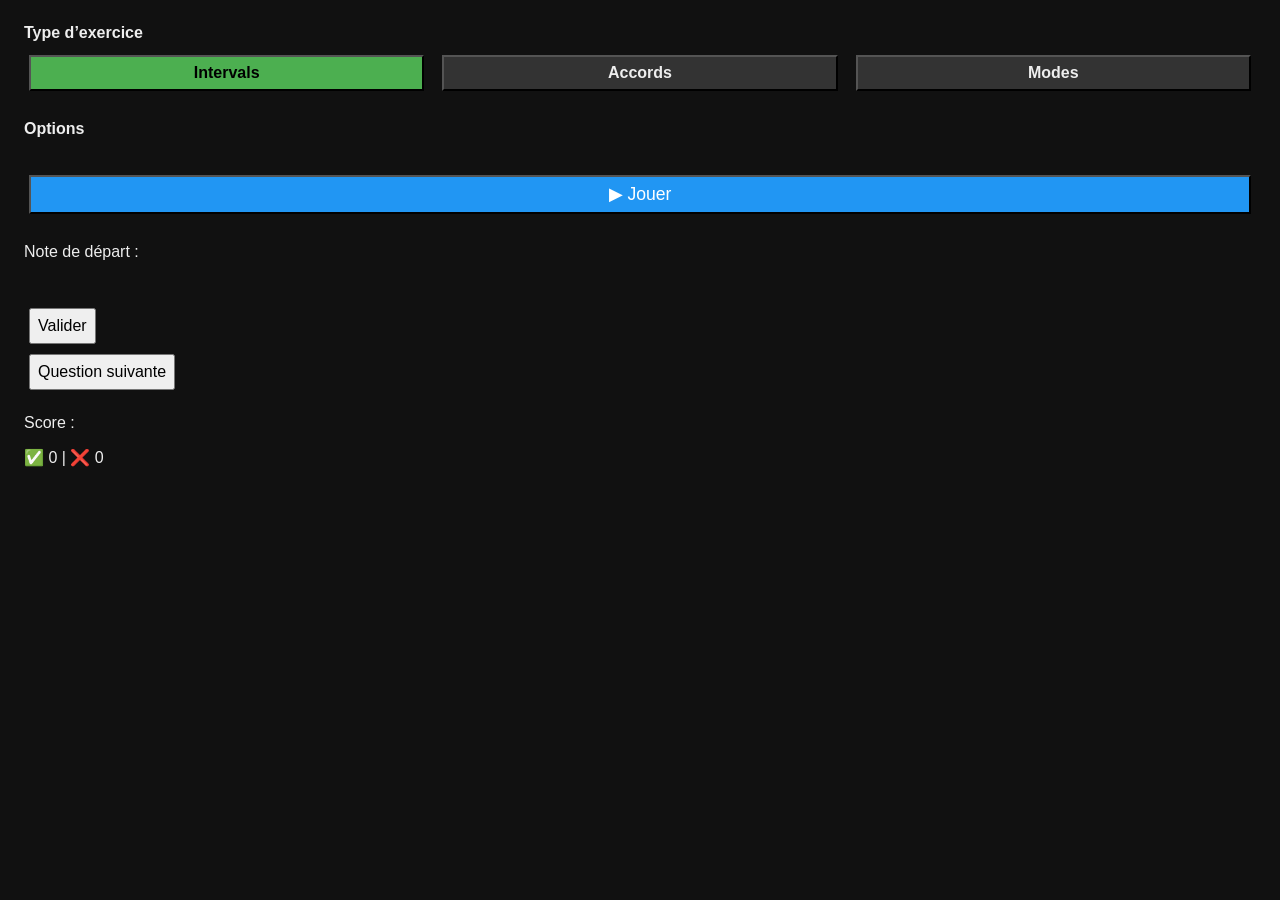
==== index.html @ 1fcb283b "setup exercices types and options" ====
<!doctype html>
<html lang="fr">
  <head>
    <meta charset="UTF-8" />
    <meta name="viewport" content="width=device-width, initial-scale=1.0" />
    <title>Interval Quiz</title>
    <link rel="stylesheet" href="styles.css" />
  </head>

  <body>
    <div class="container">
      <!-- Type d'exercice -->
      <div class="section">
        <label>Type d’exercice</label>
        <div class="switch-group" id="exercise-type">
          <button class="type-btn active" data-type="interval">
            Intervals
          </button>
          <button class="type-btn" data-type="chords">Accords</button>
          <button class="type-btn" data-type="mode">Modes</button>
        </div>
      </div>

      <!-- Options (intervals/accords/modes) -->
      <div class="section">
        <label>Options</label>
        <div class="switch-group grid" id="exercise-options">
          <!-- boutons générés dynamiquement -->
        </div>
      </div>

      <!-- ACTIONS -->
      <div class="section actions">
        <button id="start-stop">▶ Jouer</button>
      </div>

      <div class="section">
        <p>Note de départ : <span id="starting-note"></span></p>
      </div>

      <br />
      <div class="container" id="btn-validate">
        <button onclick="validate()">Valider</button>
      </div>
      <div class="container" id="btn-nextQuestion">
        <button onclick="nextQuestion()">Question suivante</button>
      </div>

      <h3 id="result"></h3>

      <p>Score :</p>
      <p>✅ <span id="correct">0</span> | ❌ <span id="wrong">0</span></p>
    </div>

    <script src="Tone.js"></script>
    <script type="module" src="script.js"></script>
  </body>
</html>
---- styles.css ----
body {
  font-family: sans-serif;
  padding: 1rem;
  background: #111;
  color: #eee;
}

button {
  margin: 5px;
  padding: 7px;
  font-size: 16px;
}

label {
  display: block;
  margin-bottom: 0.5rem;
  font-weight: bold;
}

.actions {
  display: flex;
  gap: 1rem;
}

.actions button {
  flex: 1;
  font-size: 1.1rem;
  background: #2196f3;
  color: #fff;
}

.section {
  margin-bottom: 1.5rem;
}

.group-label {
  display: block;
  margin-bottom: 0.5rem;
  font-weight: bold;
}

.switch-group {
  display: flex;
  gap: 0.5rem;
  flex-wrap: wrap;
}

.switch-group button {
  flex: 1;
  background: #333;
  color: #eee;
  font-weight: 600;
}

.switch-group button.active {
  background: #4caf50;
  color: #000;
}

#exercise-type {
  display: flex;
  justify-content: center;
  gap: 8px;
  margin-bottom: 12px;
}
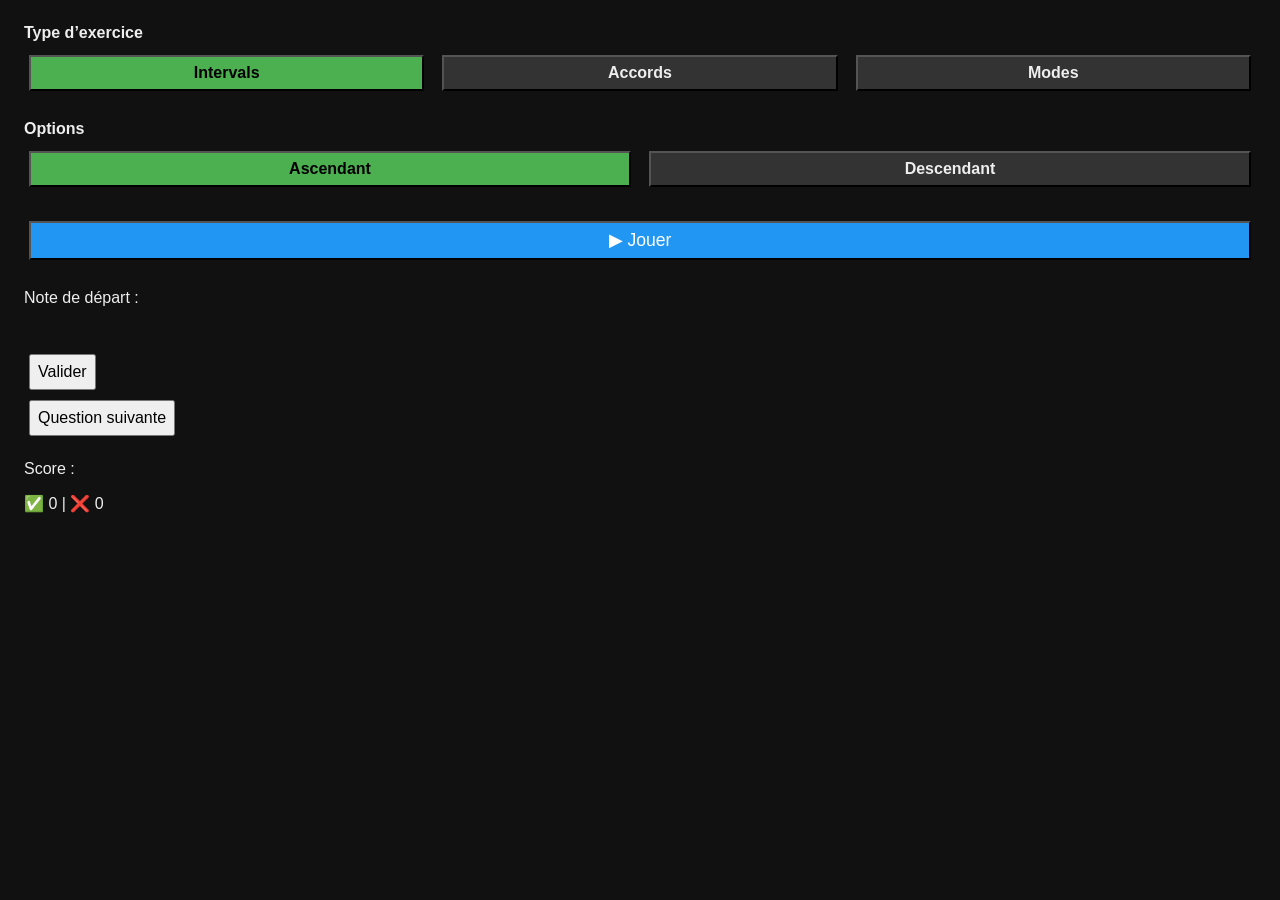
==== commit 5011e897: "add interval minimum script" ====
--- a/index.html
+++ b/index.html
@@ -40,10 +40,10 @@
 
       <br />
       <div class="container" id="btn-validate">
-        <button onclick="validate()">Valider</button>
+        <button id="validate">Valider</button>
       </div>
       <div class="container" id="btn-nextQuestion">
-        <button onclick="nextQuestion()">Question suivante</button>
+        <button id="nextQuestion">Question suivante</button>
       </div>
 
       <h3 id="result"></h3>
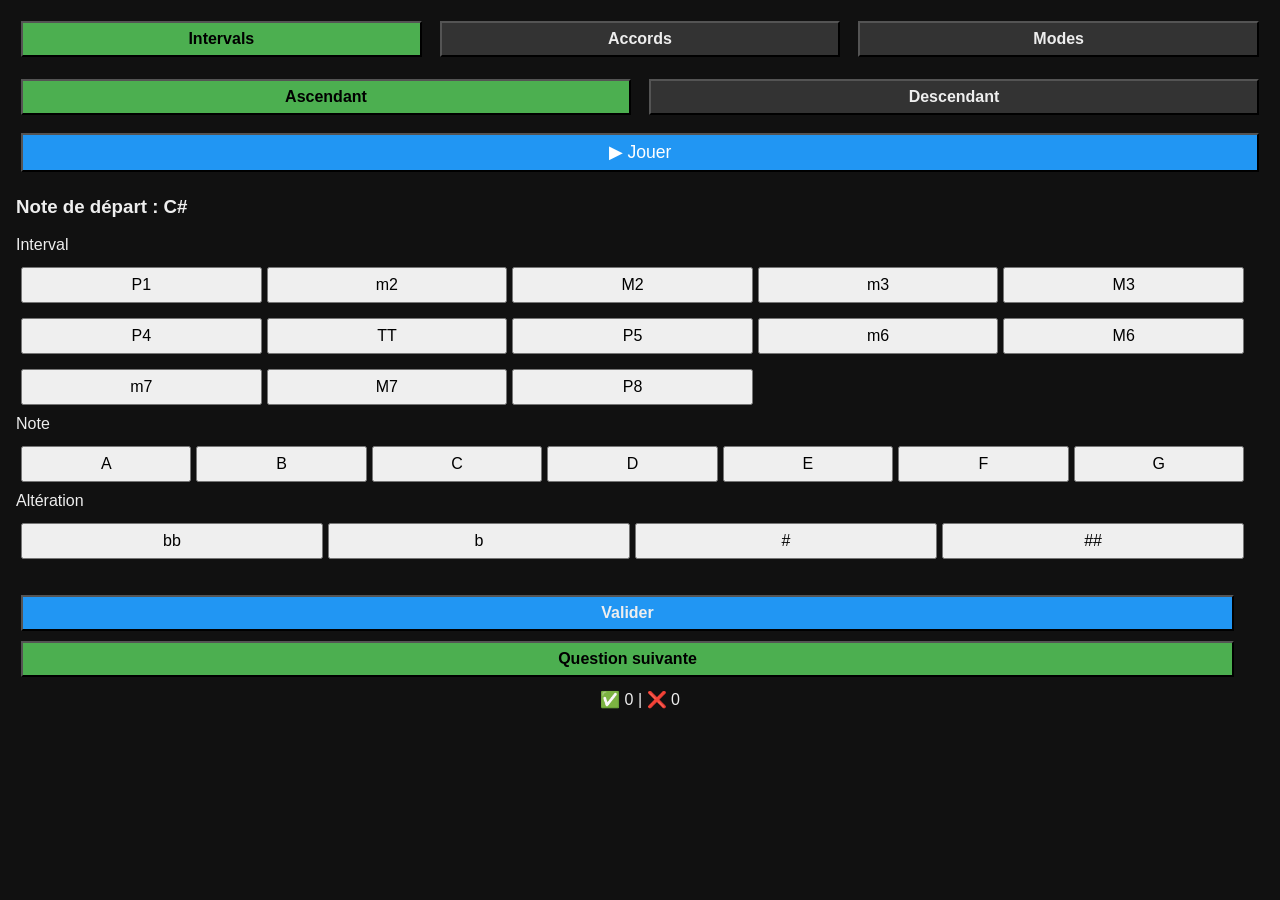
==== commit bf76d6fc: "update interface" ====
--- a/index.html
+++ b/index.html
@@ -11,7 +11,7 @@
     <div class="container">
       <!-- Type d'exercice -->
       <div class="section">
-        <label>Type d’exercice</label>
+        <!-- <label>Type d’exercice</label> -->
         <div class="switch-group" id="exercise-type">
           <button class="type-btn active" data-type="interval">
             Intervals
@@ -23,33 +23,34 @@
 
       <!-- Options (intervals/accords/modes) -->
       <div class="section">
-        <label>Options</label>
+        <!-- <label>Options</label> -->
         <div class="switch-group grid" id="exercise-options">
           <!-- boutons générés dynamiquement -->
         </div>
       </div>
 
       <!-- ACTIONS -->
-      <div class="section actions">
-        <button id="start-stop">▶ Jouer</button>
+      <div id="display-zone">
+        <div class="section actions">
+          <button id="start-stop">▶ Jouer</button>
+        </div>
+
+        <h3>Note de départ : <span id="starting-note"></span></h3>
+
+        <div class="section" id="response-area"></div>
+
+        <br />
+        <div class="container" id="btn-validate">
+          <button id="validate">Valider</button>
+        </div>
+        <div class="container" id="btn-nextQuestion">
+          <button id="nextQuestion">Question suivante</button>
+        </div>
       </div>
 
-      <div class="section">
-        <p>Note de départ : <span id="starting-note"></span></p>
+      <div class="result">
+        <p>✅ <span id="correct">0</span> | ❌ <span id="wrong">0</span></p>
       </div>
-
-      <br />
-      <div class="container" id="btn-validate">
-        <button id="validate">Valider</button>
-      </div>
-      <div class="container" id="btn-nextQuestion">
-        <button id="nextQuestion">Question suivante</button>
-      </div>
-
-      <h3 id="result"></h3>
-
-      <p>Score :</p>
-      <p>✅ <span id="correct">0</span> | ❌ <span id="wrong">0</span></p>
     </div>
 
     <script src="Tone.js"></script>
--- a/styles.css
+++ b/styles.css
@@ -1,6 +1,6 @@
 body {
   font-family: sans-serif;
-  padding: 1rem;
+  padding: 0.5rem;
   background: #111;
   color: #eee;
 }
@@ -17,6 +17,9 @@
   font-weight: bold;
 }
 
+.hidden {
+  display: none;
+}
 .actions {
   display: flex;
   gap: 1rem;
@@ -30,7 +33,7 @@
 }
 
 .section {
-  margin-bottom: 1.5rem;
+  margin-bottom: 0.5rem;
 }
 
 .group-label {
@@ -57,9 +60,76 @@
   color: #000;
 }
 
+.notes-grid {
+  max-width: 98%;
+  display: grid;
+  grid-template-columns: repeat(7, 1fr);
+  gap: 5px;
+  margin-bottom: 5px;
+}
+
+.notes-grid button {
+  width: 100%;
+}
+
+.intervales-grid {
+  max-width: 98%;
+  display: grid;
+  grid-template-columns: repeat(5, 1fr);
+  gap: 5px;
+  margin-bottom: 5px;
+}
+
+.intervales-grid button {
+  width: 100%;
+}
+
+.alterations-grid {
+  max-width: 98%;
+  display: grid;
+  grid-template-columns: repeat(4, 1fr);
+  gap: 5px;
+  margin-bottom: 5px;
+}
+
+.alterations-grid button {
+  width: 100%;
+}
+
+.response-label {
+  margin-bottom: 0.5em;
+}
+
+.result {
+  text-align: center;
+}
+.result p {
+  margin: 0.5rem;
+}
+
 #exercise-type {
   display: flex;
   justify-content: center;
   gap: 8px;
   margin-bottom: 12px;
 }
+
+#btn-validate,
+#btn-nextQuestion {
+  max-width: 98%;
+  display: grid;
+  font-size: 1.1rem;
+  font-weight: 800;
+}
+
+#btn-validate button {
+  color: #eee;
+  background: #2196f3;
+  font-weight: bold;
+}
+
+#btn-nextQuestion button {
+  background: #4caf50;
+  color: #000;
+  font-weight: bold;
+}
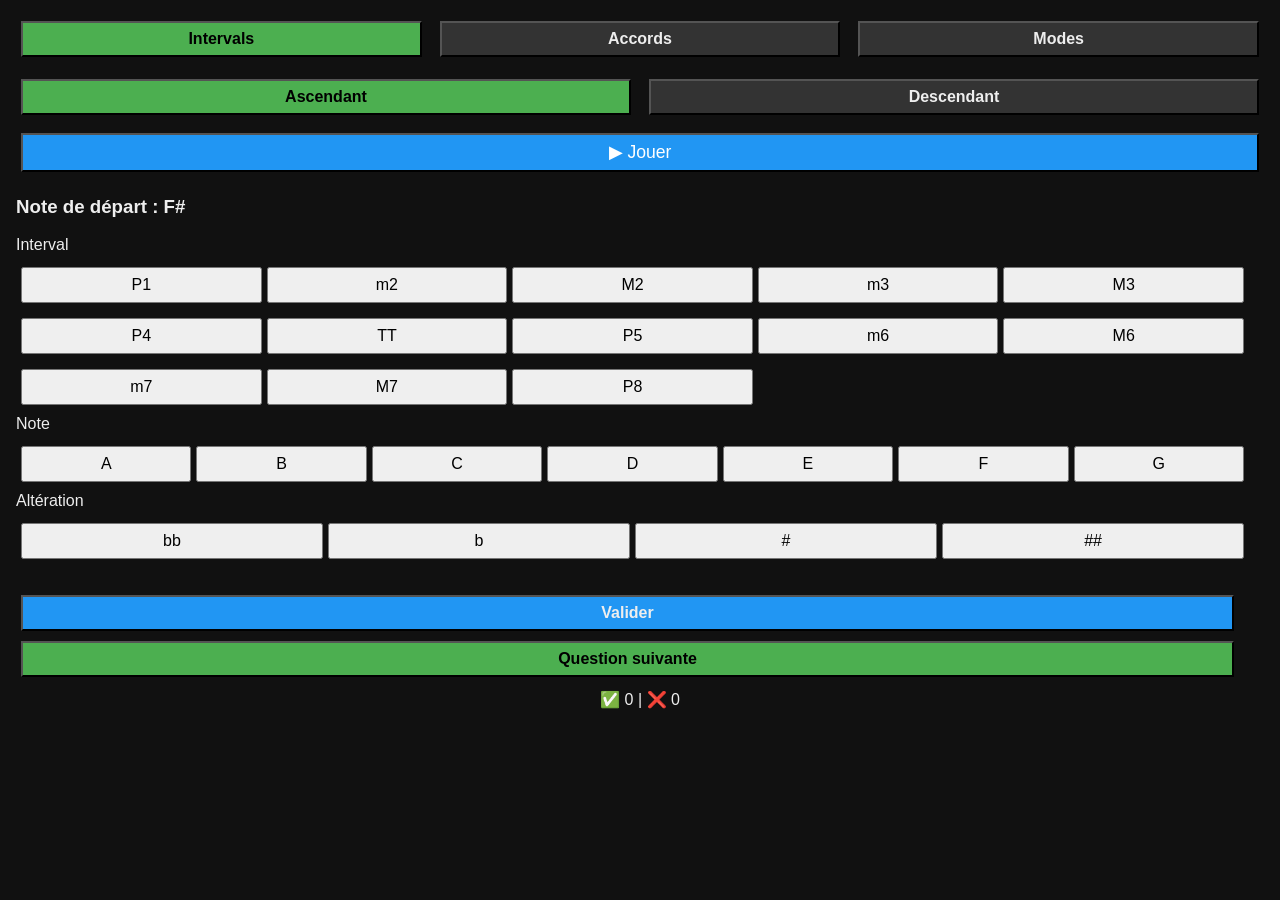
==== commit 6765bb86: "move code in interface.js" ====
--- a/index.html
+++ b/index.html
@@ -12,7 +12,7 @@
       <!-- Type d'exercice -->
       <div class="section">
         <!-- <label>Type d’exercice</label> -->
-        <div class="switch-group" id="exercise-type">
+        <div class="options-group" id="exercise-type">
           <button class="type-btn active" data-type="interval">
             Intervals
           </button>
@@ -24,7 +24,7 @@
       <!-- Options (intervals/accords/modes) -->
       <div class="section">
         <!-- <label>Options</label> -->
-        <div class="switch-group grid" id="exercise-options">
+        <div class="toggle-btns options-group grid" id="exercise-options">
           <!-- boutons générés dynamiquement -->
         </div>
       </div>
--- a/styles.css
+++ b/styles.css
@@ -42,20 +42,20 @@
   font-weight: bold;
 }
 
-.switch-group {
+.options-group {
   display: flex;
   gap: 0.5rem;
   flex-wrap: wrap;
 }
 
-.switch-group button {
+.options-group button {
   flex: 1;
   background: #333;
   color: #eee;
   font-weight: 600;
 }
 
-.switch-group button.active {
+.options-group button.active {
   background: #4caf50;
   color: #000;
 }
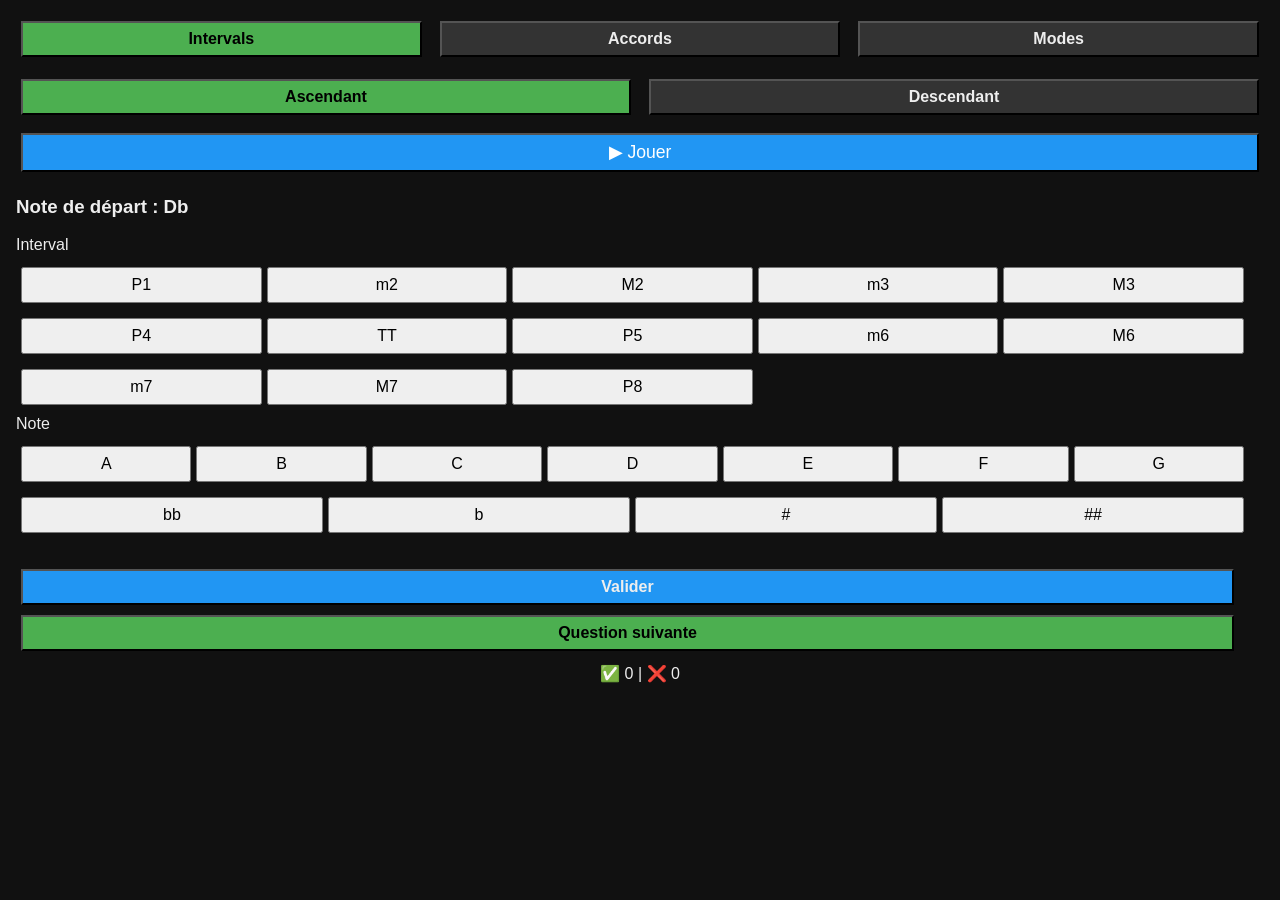
==== commit 24e8dc81: "add btnGroupSetupSwitchUnselect rename play-music-btn" ====
--- a/index.html
+++ b/index.html
@@ -32,7 +32,7 @@
       <!-- ACTIONS -->
       <div id="display-zone">
         <div class="section actions">
-          <button id="start-stop">▶ Jouer</button>
+          <button id="play-music-btn">▶ Jouer</button>
         </div>
 
         <h3>Note de départ : <span id="starting-note"></span></h3>
--- a/styles.css
+++ b/styles.css
@@ -55,7 +55,7 @@
   font-weight: 600;
 }
 
-.options-group button.active {
+button.active {
   background: #4caf50;
   color: #000;
 }
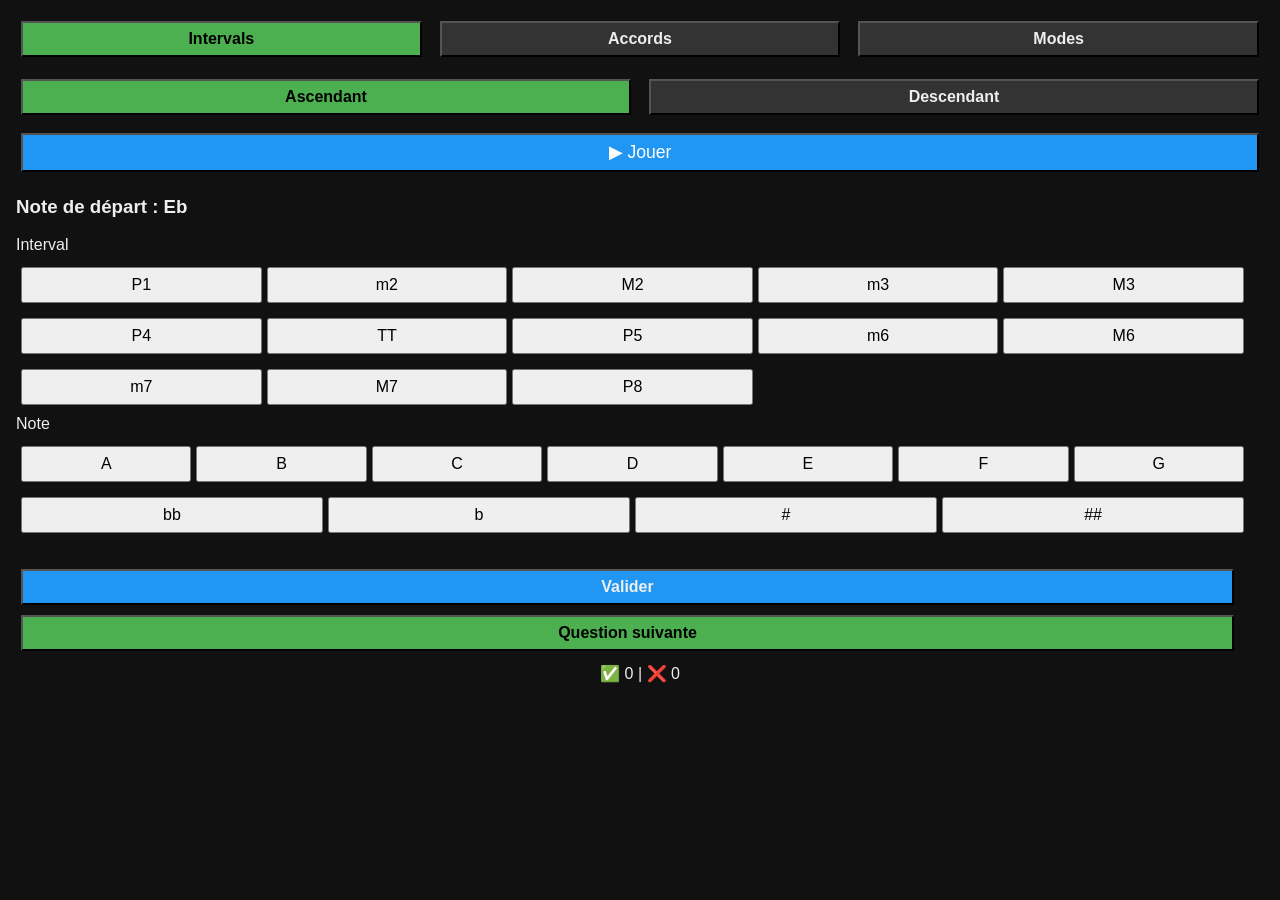
==== commit 0ced6989: "setup toggleBtnsAlwaysOne" ====
--- a/index.html
+++ b/index.html
@@ -24,7 +24,10 @@
       <!-- Options (intervals/accords/modes) -->
       <div class="section">
         <!-- <label>Options</label> -->
-        <div class="toggle-btns options-group grid" id="exercise-options">
+        <div
+          class="toggle-btns-always-one options-group grid"
+          id="exercise-options"
+        >
           <!-- boutons générés dynamiquement -->
         </div>
       </div>
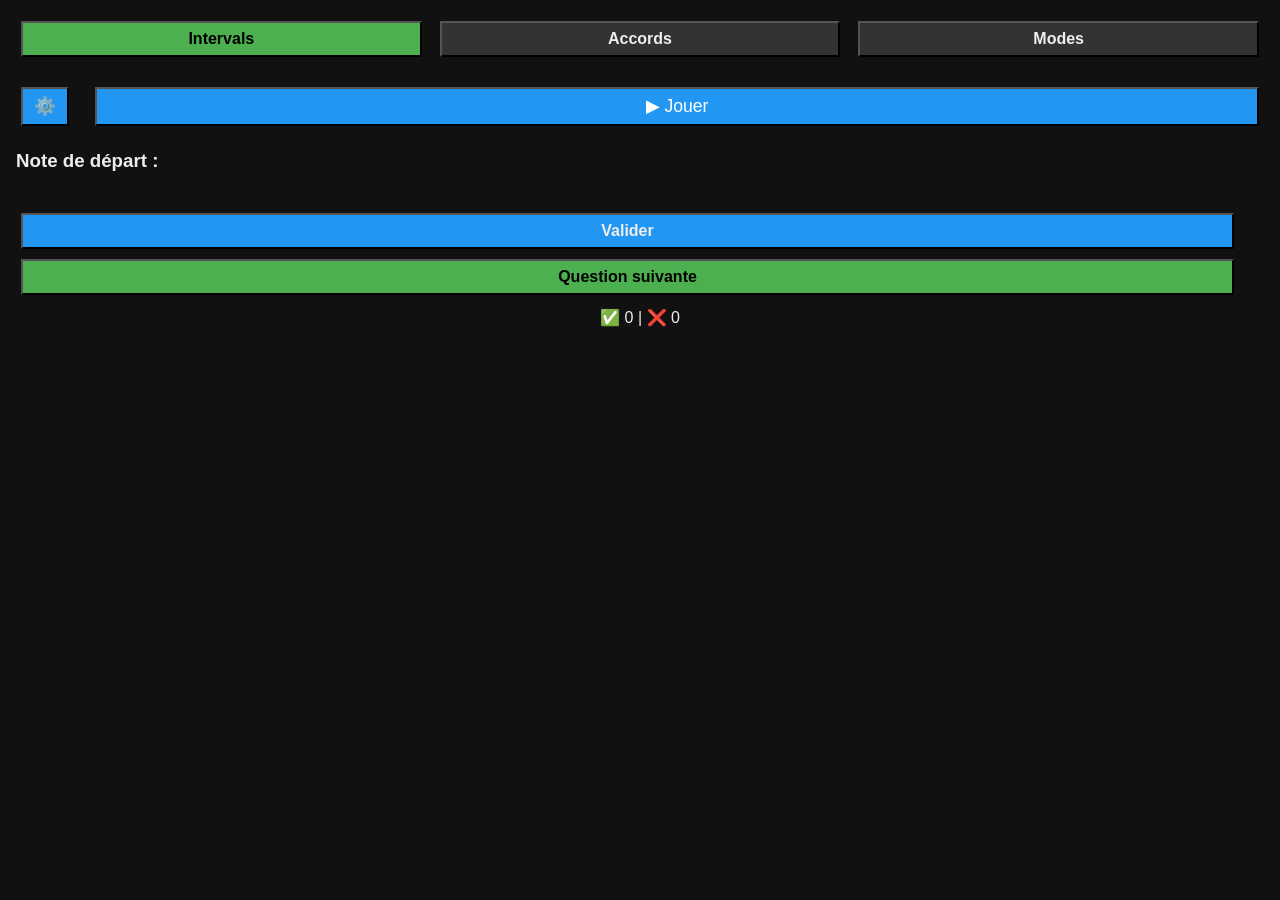
==== commit 98cfc7a3: "add modalSettings" ====
--- a/index.html
+++ b/index.html
@@ -35,6 +35,7 @@
       <!-- ACTIONS -->
       <div id="display-zone">
         <div class="section actions">
+          <button id="settings-btn">⚙️</button>
           <button id="play-music-btn">▶ Jouer</button>
         </div>
 
@@ -56,6 +57,14 @@
       </div>
     </div>
 
+    <div id="settingsModal" class="modal hidden">
+      <div class="modal-content">
+        <button id="closeSettings" class="close-btn">✕</button>
+        <h3>Paramètres</h3>
+        <div id="settings-area"></div>
+      </div>
+    </div>
+
     <script src="Tone.js"></script>
     <script type="module" src="script.js"></script>
   </body>
--- a/styles.css
+++ b/styles.css
@@ -18,8 +18,9 @@
 }
 
 .hidden {
-  display: none;
-}
+  display: none !important;
+}
+
 .actions {
   display: flex;
   gap: 1rem;
@@ -32,6 +33,15 @@
   color: #fff;
 }
 
+.actions button:first-child {
+  width: 3rem;
+  flex: 0 0 3rem;
+}
+
+.actions button:last-child {
+  flex: 1;
+}
+
 .section {
   margin-bottom: 0.5rem;
 }
@@ -133,3 +143,69 @@
   color: #000;
   font-weight: bold;
 }
+
+.modal {
+  position: fixed;
+  inset: 0;
+  background: rgba(0, 0, 0, 0.5);
+
+  display: flex;
+  justify-content: center;
+  align-items: center;
+
+  z-index: 1000;
+}
+
+.modal-content {
+  background: white;
+  color: black;
+  border-radius: 12px;
+  padding: 1.5rem;
+  width: min(90%, 500px);
+  max-height: 90vh;
+  overflow-y: auto;
+  margin: 1rem;
+
+  box-shadow: 0 10px 30px rgba(0, 0, 0, 0.3);
+}
+
+.close-btn {
+  float: right;
+  font-size: 2rem;
+  background: none;
+  border: none;
+}
+
+/* ANIMATION */
+.result-feedback {
+  position: fixed;
+  top: 50%;
+  left: 50%;
+  transform: translate(-50%, -50%);
+  font-size: 10rem;
+  opacity: 0;
+  animation: fadeInOut 1s ease-in-out;
+  pointer-events: none;
+  z-index: 1000;
+}
+
+@keyframes fadeInOut {
+  0% {
+    opacity: 0;
+    transform: translate(-50%, -50%) scale(0.5);
+  }
+
+  30% {
+    opacity: 1;
+    transform: translate(-50%, -50%) scale(1);
+  }
+
+  70% {
+    opacity: 1;
+  }
+
+  100% {
+    opacity: 0;
+    transform: translate(-50%, -50%) scale(1.2);
+  }
+}
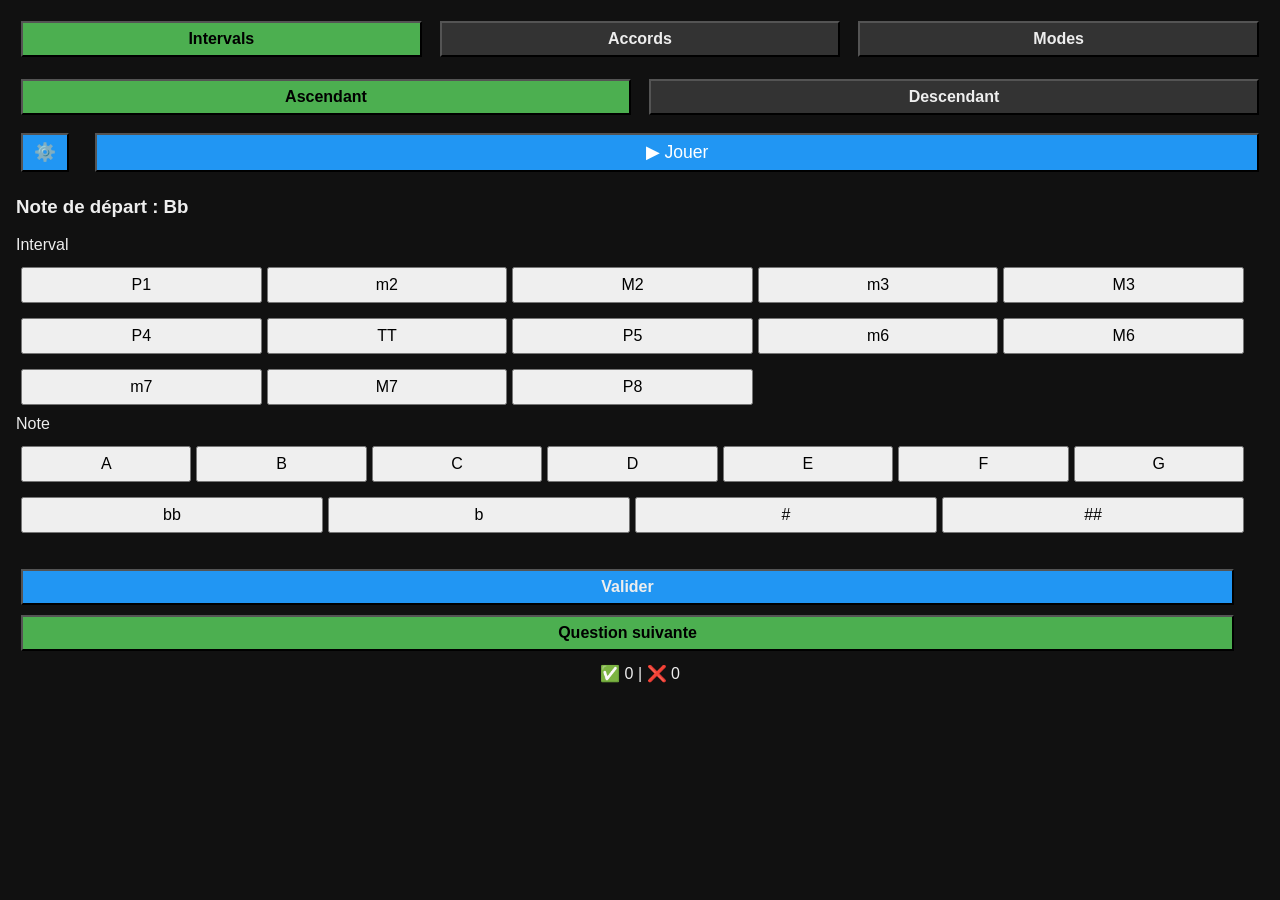
==== commit 10aa4a94: "add settings in setupIntervalQuizz add getIntervalSettings" ====
--- a/index.html
+++ b/index.html
@@ -57,7 +57,7 @@
       </div>
     </div>
 
-    <div id="settingsModal" class="modal hidden">
+    <div id="settings-modal" class="modal hidden">
       <div class="modal-content">
         <button id="closeSettings" class="close-btn">✕</button>
         <h3>Paramètres</h3>
